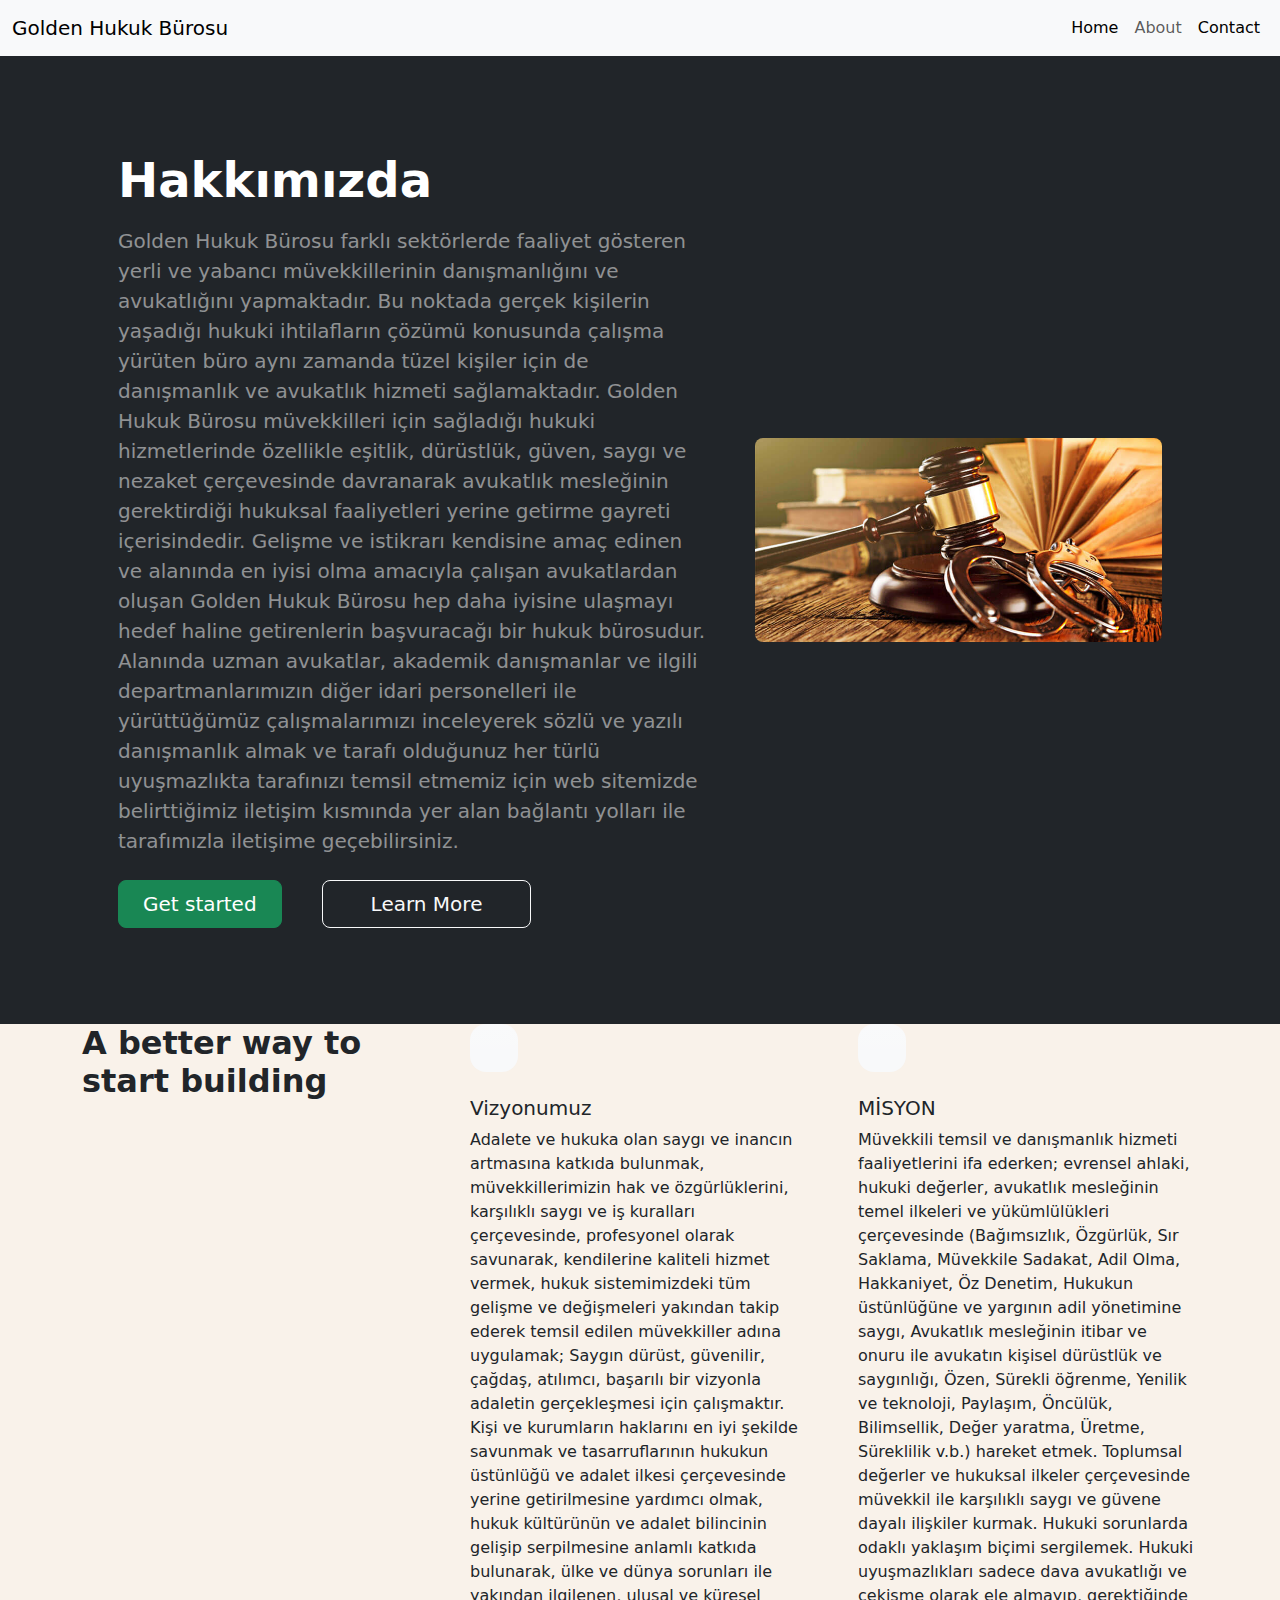
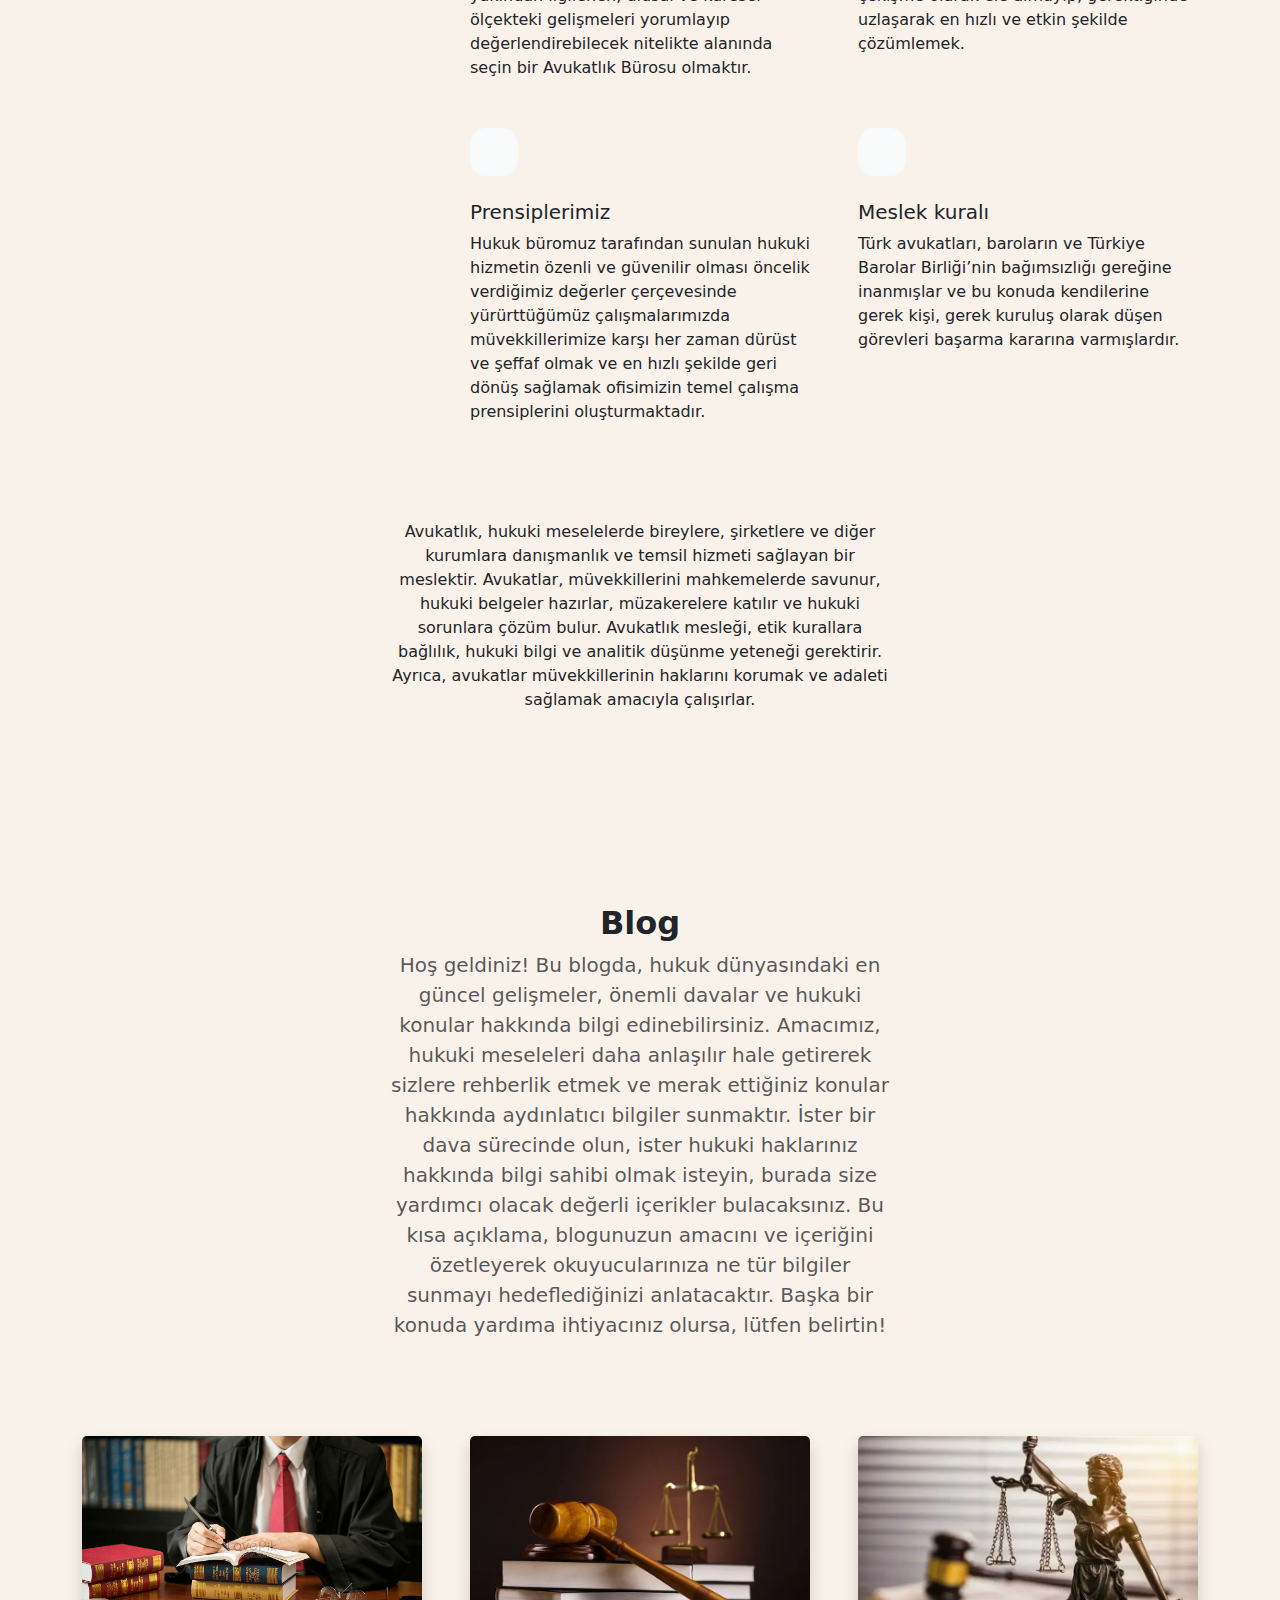
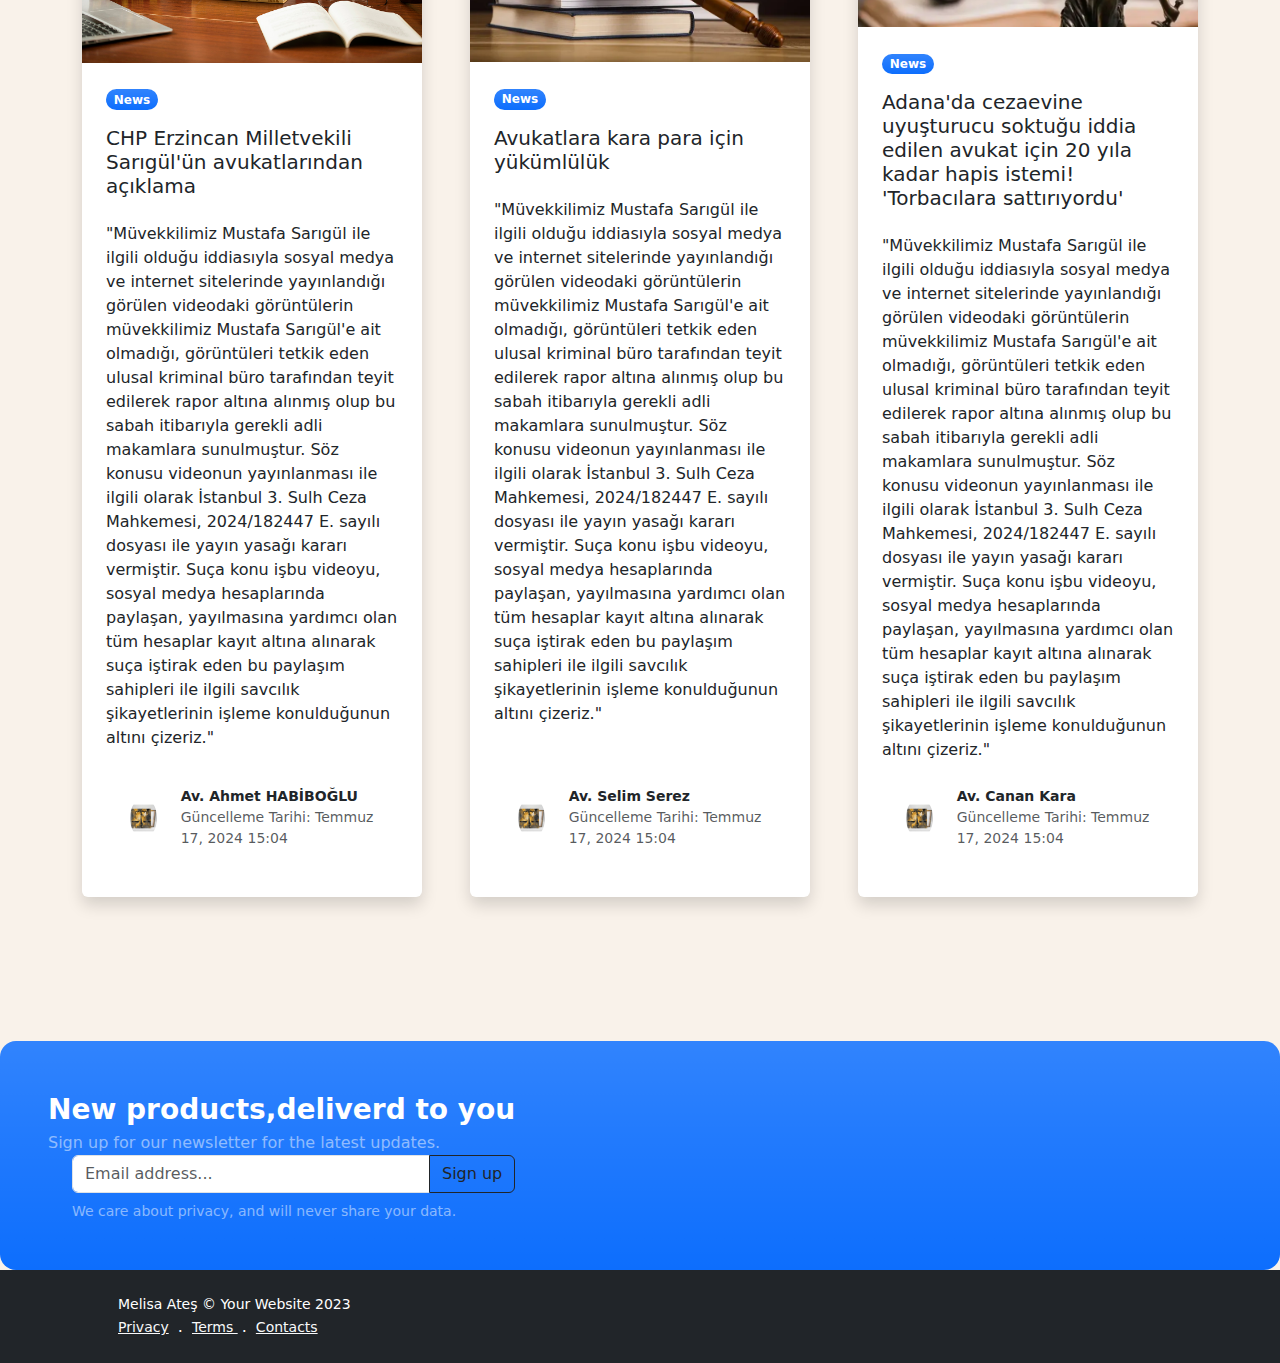
==== index.html @ 53fb4a39 "first commit" ====
<!DOCTYPE html>
<html lang="tr">
  <head>
    <meta charset="UTF-8" />
    <meta name="viewport" content="width=device-width, initial-scale=1.0" />
    <title>Adelet bakanlığı</title>
    <!--cdn başlangıç-->
    <link
      href="https://cdn.jsdelivr.net/npm/bootstrap@5.3.3/dist/css/bootstrap.min.css"
      rel="stylesheet"
      integrity="sha384-QWTKZyjpPEjISv5WaRU9OFeRpok6YctnYmDr5pNlyT2bRjXh0JMhjY6hW+ALEwIH"
      crossorigin="anonymous"
    />
    <link
      rel="stylesheet"
      href="https://cdnjs.cloudflare.com/ajax/libs/font-awesome/6.5.2/css/all.min.css"
      integrity="sha512-SnH5WK+bZxgPHs44uWIX+LLJAJ9/2PkPKZ5QiAj6Ta86w+fsb2TkcmfRyVX3pBnMFcV7oQPJkl9QevSCWr3W6A=="
      crossorigin="anonymous"
      referrerpolicy="no-referrer"
    />
    <link rel="stylesheet" href="./style.css" />
  </head>
  <!--navbar başlangıç-->
  <nav class="navbar navbar-expand-lg bg-body-tertiary">
    <div class="container-fluid">
      <a class="navbar-brand" href="#">Golden Hukuk Bürosu</a>
      <button
        class="navbar-toggler"
        type="button"
        data-bs-toggle="collapse"
        data-bs-target="#navbarSupportedContent"
        aria-controls="navbarSupportedContent"
        aria-expanded="false"
        aria-label="Toggle navigation"
      >
        <span class="navbar-toggler-icon"></span>
      </button>
      <div class="collapse navbar-collapse" id="navbarSupportedContent">
        <ul class="navbar-nav ms-auto mb-2 mb-lg-0">
          <li class="nav-item">
            <a class="nav-link active" aria-current="page" href="#">Home</a>
          </li>
          <li class="nav-item">
            <a class="nav-link" href="about.html">About</a>
          </li>
          <li class="nav-item">
            <a class="nav-link active" aria-current="page" href="#">Contact</a>
          </li>
        </ul>
      </div>
    </div>
  </nav>
  <!--navbar bitiş-->
  <header class="bg-dark py-5">
    <div class="container px-5">
      <div class="row gx-5 align-items-center justify-content-center">
        <div class="col-lg-8 col-xl-7 col-xxl-6">
          <div class="my-5 text text-center text-xl-start">
            <h1 class="display-5 fw-bolder text-white mb-3">Hakkımızda</h1>
            <p class="lead fw-normal text-white-50 mb-4">
              Golden Hukuk Bürosu farklı sektörlerde faaliyet gösteren yerli ve
              yabancı müvekkillerinin danışmanlığını ve avukatlığını
              yapmaktadır. Bu noktada gerçek kişilerin yaşadığı hukuki
              ihtilafların çözümü konusunda çalışma yürüten büro aynı zamanda
              tüzel kişiler için de danışmanlık ve avukatlık hizmeti
              sağlamaktadır. Golden Hukuk Bürosu müvekkilleri için sağladığı
              hukuki hizmetlerinde özellikle eşitlik, dürüstlük, güven, saygı ve
              nezaket çerçevesinde davranarak avukatlık mesleğinin gerektirdiği
              hukuksal faaliyetleri yerine getirme gayreti içerisindedir.
              Gelişme ve istikrarı kendisine amaç edinen ve alanında en iyisi
              olma amacıyla çalışan avukatlardan oluşan Golden Hukuk Bürosu hep
              daha iyisine ulaşmayı hedef haline getirenlerin başvuracağı bir
              hukuk bürosudur. Alanında uzman avukatlar, akademik danışmanlar ve
              ilgili departmanlarımızın diğer idari personelleri ile
              yürüttüğümüz çalışmalarımızı inceleyerek sözlü ve yazılı
              danışmanlık almak ve tarafı olduğunuz her türlü uyuşmazlıkta
              tarafınızı temsil etmemiz için web sitemizde belirttiğimiz
              iletişim kısmında yer alan bağlantı yolları ile tarafımızla
              iletişime geçebilirsiniz.
            </p>
            <div
              class="d-grid gap-4 d-sm-flex justify-content-sm-center justify-content-xl-start"
            >
              <a class="btn btn-success btn-lg px-4 me-sm-3" href="#hakkımızda"
                >Get started</a
              >
              <a class="btn btn-outline-light btn-lg px-5" href="learn">
                Learn More</a
              >
            </div>
          </div>
        </div>
        <div class="col-xl-5 col-xxl-6 d-xl-block text-center">
          <img
            class="img-fluid rounded-3 my-5"
            src="images/en-ideal-avukat-web-sitesi-ornekleri.jpg"
            alt="picture"
            width="800"
            height="600"
          />
        </div>
      </div>
    </div>
  </header>
  <!--Özellikler-features-->
  <section class="py5 container" id="features">
    <div class="row gx-5">
      <div class="col-lg-4 mb-5 mb-lg-0">
        <h2 class="fw-bolder mb-0">A better way to start building</h2>
      </div>
      <div class="col-lg-8">
        <div class="row gx-5 row-cols-1 row-cols-md-2">
          <div class="col mb-5 h-100">
            <div class="feature bg-light bg-gradient rounded-4 mb-4">
              <i class="fa-solid fa-gavel"> </i>
            </div>
            <h2 class="h5">Vizyonumuz</h2>
            <p class="mb-0">
              Adalete ve hukuka olan saygı ve inancın artmasına katkıda
              bulunmak, müvekkillerimizin hak ve özgürlüklerini, karşılıklı
              saygı ve iş kuralları çerçevesinde, profesyonel olarak savunarak,
              kendilerine kaliteli hizmet vermek, hukuk sistemimizdeki tüm
              gelişme ve değişmeleri yakından takip ederek temsil edilen
              müvekkiller adına uygulamak; Saygın dürüst, güvenilir, çağdaş,
              atılımcı, başarılı bir vizyonla adaletin gerçekleşmesi için
              çalışmaktır. Kişi ve kurumların haklarını en iyi şekilde savunmak
              ve tasarruflarının hukukun üstünlüğü ve adalet ilkesi çerçevesinde
              yerine getirilmesine yardımcı olmak, hukuk kültürünün ve adalet
              bilincinin gelişip serpilmesine anlamlı katkıda bulunarak, ülke ve
              dünya sorunları ile yakından ilgilenen, ulusal ve küresel
              ölçekteki gelişmeleri yorumlayıp değerlendirebilecek nitelikte
              alanında seçin bir Avukatlık Bürosu olmaktır.
            </p>
          </div>
          <div class="col mb-5 h-100">
            <div class="feature bg-body-tertiary bg-gradient rounded-4 mb-4">
              <i class="fa-solid fa-layer-group"> </i>
            </div>
            <h2 class="h5">MİSYON</h2>
            <p class="mb-0">
              Müvekkili temsil ve danışmanlık hizmeti faaliyetlerini ifa
              ederken; evrensel ahlaki, hukuki değerler, avukatlık mesleğinin
              temel ilkeleri ve yükümlülükleri çerçevesinde (Bağımsızlık,
              Özgürlük, Sır Saklama, Müvekkile Sadakat, Adil Olma, Hakkaniyet,
              Öz Denetim, Hukukun üstünlüğüne ve yargının adil yönetimine saygı,
              Avukatlık mesleğinin itibar ve onuru ile avukatın kişisel
              dürüstlük ve saygınlığı, Özen, Sürekli öğrenme, Yenilik ve
              teknoloji, Paylaşım, Öncülük, Bilimsellik, Değer yaratma, Üretme,
              Süreklilik v.b.) hareket etmek. Toplumsal değerler ve hukuksal
              ilkeler çerçevesinde müvekkil ile karşılıklı saygı ve güvene
              dayalı ilişkiler kurmak. Hukuki sorunlarda odaklı yaklaşım biçimi
              sergilemek. Hukuki uyuşmazlıkları sadece dava avukatlığı ve
              çekişme olarak ele almayıp, gerektiğinde uzlaşarak en hızlı ve
              etkin şekilde çözümlemek.
            </p>
          </div>
          <div class="col-6 mb-md-0 h-100">
            <div class="feature bg-body-tertiary bg-gradient rounded-4 mb-4">
              <i class="fa-sharp fa-solid fa-book-open"></i>
            </div>
            <h2 class="h5">Prensiplerimiz</h2>
            <p class="mb-0">
              Hukuk büromuz tarafından sunulan hukuki hizmetin özenli ve
              güvenilir olması öncelik verdiğimiz değerler çerçevesinde
              yürürttüğümüz çalışmalarımızda müvekkillerimize karşı her zaman
              dürüst ve şeffaf olmak ve en hızlı şekilde geri dönüş sağlamak
              ofisimizin temel çalışma prensiplerini oluşturmaktadır.
            </p>
          </div>
          <div class="col h-100">
            <div class="feature bg-body-tertiary bg-gradient rounded-4 mb-4">
              <i class="fa-sharp fa-solid fa-book-open-reader"></i>
            </div>
            <h2 class="h5">Meslek kuralı</h2>
            <p class="mb-0">
              Türk avukatları, baroların ve Türkiye Barolar Birliği’nin
              bağımsızlığı gereğine inanmışlar ve bu konuda kendilerine gerek
              kişi, gerek kuruluş olarak düşen görevleri başarma kararına
              varmışlardır.
            </p>
          </div>
        </div>
      </div>
    </div>
  </section>
  <!-- testimonial sec-->
  <section class="py-5">
    <div class="container px-5 my-5">
      <div class="row gx-6 justify-content-center">
        <div class="col-lg-9 col-xl-6">
          <div class="text-center">
            <p class="mb-0">
              Avukatlık, hukuki meselelerde bireylere, şirketlere ve diğer
              kurumlara danışmanlık ve temsil hizmeti sağlayan bir meslektir.
              Avukatlar, müvekkillerini mahkemelerde savunur, hukuki belgeler
              hazırlar, müzakerelere katılır ve hukuki sorunlara çözüm bulur.
              Avukatlık mesleği, etik kurallara bağlılık, hukuki bilgi ve
              analitik düşünme yeteneği gerektirir. Ayrıca, avukatlar
              müvekkillerinin haklarını korumak ve adaleti sağlamak amacıyla
              çalışırlar.
            </p>
          </div>
        </div>
      </div>
    </div>
  </section>
  <!--Blog preview section-->
  <section class="py-5">
    <div class="container px-5 my-5">
      <div class="row gx-6 justify-content-center">
        <div class="col-lg-9 col-xl-6">
          <div class="text-center">
            <h2 class="fw-bolder">Blog</h2>
            <p class="lead fw-normal text-muted mb-5">
              Hoş geldiniz! Bu blogda, hukuk dünyasındaki en güncel gelişmeler,
              önemli davalar ve hukuki konular hakkında bilgi edinebilirsiniz.
              Amacımız, hukuki meseleleri daha anlaşılır hale getirerek sizlere
              rehberlik etmek ve merak ettiğiniz konular hakkında aydınlatıcı
              bilgiler sunmaktır. İster bir dava sürecinde olun, ister hukuki
              haklarınız hakkında bilgi sahibi olmak isteyin, burada size
              yardımcı olacak değerli içerikler bulacaksınız. Bu kısa açıklama,
              blogunuzun amacını ve içeriğini özetleyerek okuyucularınıza ne tür
              bilgiler sunmayı hedeflediğinizi anlatacaktır. Başka bir konuda
              yardıma ihtiyacınız olursa, lütfen belirtin!
            </p>
          </div>
        </div>
      </div>
    </div>
    <!--Card başlangıç-->
    <div class="container">
      <div class="row gx-5">
        <div class="col-lg-4 mb-5">
          <div class="card h-100 shadow border-0">
            <img
              class="card-img-top"
              src="images/lovepik-male-lawyer-picture_500983702.jpg"
              alt="pic"
            />
            <div class="card-body p-4">
              <div class="badge bg-primary bg-gradient rounded-pill mb-3">
                News
              </div>
              <a
                class="text-decoration-none link-dark stretched-link"
                href="#!"
              >
                <h5 class="card-title mb-4">
                  CHP Erzincan Milletvekili Sarıgül'ün avukatlarından açıklama
                </h5>
              </a>
              <p class="card-text mb-0">
                "Müvekkilimiz Mustafa Sarıgül ile ilgili olduğu iddiasıyla
                sosyal medya ve internet sitelerinde yayınlandığı görülen
                videodaki görüntülerin müvekkilimiz Mustafa Sarıgül'e ait
                olmadığı, görüntüleri tetkik eden ulusal kriminal büro
                tarafından teyit edilerek rapor altına alınmış olup bu sabah
                itibarıyla gerekli adli makamlara sunulmuştur. Söz konusu
                videonun yayınlanması ile ilgili olarak İstanbul 3. Sulh Ceza
                Mahkemesi, 2024/182447 E. sayılı dosyası ile yayın yasağı kararı
                vermiştir. Suça konu işbu videoyu, sosyal medya hesaplarında
                paylaşan, yayılmasına yardımcı olan tüm hesaplar kayıt altına
                alınarak suça iştirak eden bu paylaşım sahipleri ile ilgili
                savcılık şikayetlerinin işleme konulduğunun altını çizeriz."
              </p>
            </div>
            <div class="card-footer p-5 pt-0 bg-transparent border-top-0">
              <div class="d-flex align-items-end justify-content-between">
                <div class="d-flex align-items-center">
                  <img
                    class="rounded-circle me-4"
                    src="images/1_org.webp"
                    alt="picture"
                    width="40"
                    height="40"
                  />
                  <div class="small">
                    <div class="fw-bold">Av. Ahmet HABİBOĞLU</div>
                    <div class="text-muted">
                      Güncelleme Tarihi: Temmuz 17, 2024 15:04
                    </div>
                  </div>
                </div>
              </div>
            </div>
          </div>
        </div>
        <!--card 2-->
        <div class="col-lg-4 mb-5">
          <div class="card h-100 shadow border-0">
            <img
              class="card-img-top"
              src="images/1cd646_ae7f0376474742e4ac9a0dee2f3f5a5dmv2_d_2508_1672_s_2.webp"
              alt="pic"
            />
            <div class="card-body p-4">
              <div class="badge bg-primary bg-gradient rounded-pill mb-3">
                News
              </div>
              <a
                class="text-decoration-none link-dark stretched-link"
                href="#!"
              >
                <h5 class="card-title mb-4">
                  Avukatlara kara para için yükümlülük
                </h5>
              </a>
              <p class="card-text mb-0">
                "Müvekkilimiz Mustafa Sarıgül ile ilgili olduğu iddiasıyla
                sosyal medya ve internet sitelerinde yayınlandığı görülen
                videodaki görüntülerin müvekkilimiz Mustafa Sarıgül'e ait
                olmadığı, görüntüleri tetkik eden ulusal kriminal büro
                tarafından teyit edilerek rapor altına alınmış olup bu sabah
                itibarıyla gerekli adli makamlara sunulmuştur. Söz konusu
                videonun yayınlanması ile ilgili olarak İstanbul 3. Sulh Ceza
                Mahkemesi, 2024/182447 E. sayılı dosyası ile yayın yasağı kararı
                vermiştir. Suça konu işbu videoyu, sosyal medya hesaplarında
                paylaşan, yayılmasına yardımcı olan tüm hesaplar kayıt altına
                alınarak suça iştirak eden bu paylaşım sahipleri ile ilgili
                savcılık şikayetlerinin işleme konulduğunun altını çizeriz."
              </p>
            </div>
            <div class="card-footer p-5 pt-0 bg-transparent border-top-0">
              <div class="d-flex align-items-end justify-content-between">
                <div class="d-flex align-items-center">
                  <img
                    class="rounded-circle me-4"
                    src="images/1_org.webp"
                    alt="picture"
                    width="40"
                    height="40"
                  />
                  <div class="small">
                    <div class="fw-bold">Av. Selim Serez</div>
                    <div class="text-muted">
                      Güncelleme Tarihi: Temmuz 17, 2024 15:04
                    </div>
                  </div>
                </div>
              </div>
            </div>
          </div>
        </div>
        <!--card3-->
        <div class="col-lg-4 mb-5">
          <div class="card h-100 shadow border-0">
            <img
              class="card-img-top"
              src="images/606aa63470380e2518d98ec5.webp"
              alt="pic"
            />
            <div class="card-body p-4">
              <div class="badge bg-primary bg-gradient rounded-pill mb-3">
                News
              </div>
              <a
                class="text-decoration-none link-dark stretched-link"
                href="#!"
              >
                <h5 class="card-title mb-4">
                  Adana'da cezaevine uyuşturucu soktuğu iddia edilen avukat için
                  20 yıla kadar hapis istemi! 'Torbacılara sattırıyordu'
                </h5>
              </a>
              <p class="card-text mb-0">
                "Müvekkilimiz Mustafa Sarıgül ile ilgili olduğu iddiasıyla
                sosyal medya ve internet sitelerinde yayınlandığı görülen
                videodaki görüntülerin müvekkilimiz Mustafa Sarıgül'e ait
                olmadığı, görüntüleri tetkik eden ulusal kriminal büro
                tarafından teyit edilerek rapor altına alınmış olup bu sabah
                itibarıyla gerekli adli makamlara sunulmuştur. Söz konusu
                videonun yayınlanması ile ilgili olarak İstanbul 3. Sulh Ceza
                Mahkemesi, 2024/182447 E. sayılı dosyası ile yayın yasağı kararı
                vermiştir. Suça konu işbu videoyu, sosyal medya hesaplarında
                paylaşan, yayılmasına yardımcı olan tüm hesaplar kayıt altına
                alınarak suça iştirak eden bu paylaşım sahipleri ile ilgili
                savcılık şikayetlerinin işleme konulduğunun altını çizeriz."
              </p>
            </div>
            <div class="card-footer p-5 pt-0 bg-transparent border-top-0">
              <div class="d-flex align-items-end justify-content-between">
                <div class="d-flex align-items-center">
                  <img
                    class="rounded-circle me-4"
                    src="images/1_org.webp"
                    alt="picture"
                    width="40"
                    height="40"
                  />
                  <div class="small">
                    <div class="fw-bold">Av. Canan Kara</div>
                    <div class="text-muted">
                      Güncelleme Tarihi: Temmuz 17, 2024 15:04
                    </div>
                  </div>
                </div>
              </div>
            </div>
          </div>
        </div>
      </div>
    </div>
  </section>
  <aside class="bg-primary bg-gradient rounded-4 p-3 p-sm-5 mt-5">
    <div
      class="d-flex align-items-center justify-content-between flex-column flex-xl-row text-center text-xl-start"
    >
      <div class="mb-5 mb-lg-0">
        <div class="fs-3 fw-bold text-white">New products,deliverd to you</div>
        <div class="text-white-50">
          Sign up for our newsletter for the latest updates.
        </div>
        <div class="ms-xl-4">
          <div class="input-group mb-2">
            <input
              class="form-control"
              type="text"
              placeholder="Email address..."
              aria-label="Email adress..."
            />
            <button class="btn btn-outline-dark" id="newsletter" type="button">
              Sign up
            </button>
          </div>
          <div class="small text-white-50">
            We care about privacy, and will never share your data.
          </div>
        </div>
      </div>
    </div>
  </aside>
  <!-- Foteer-->
  <footer class="bg-dark py-4 mt-auto">
    <div class="container px-5">
      <div
        class="row align-items-center justify-content-between flex-column flex-sm-row"
      >
        <div class="col-auto">
          <div class="small m-0 text-white">Melisa Ateş © Your Website 2023</div>
          <div class="col-auto">
            <div class="col-auto">
              <a class="link-light small" href="#!"> Privacy</a>
              <span class="text-white mx-1">.</span>
              <a class="link-light small" href="#!">Terms </a>
              <span class="text-white mx-1">.</span>
              <a class="link-light small" href="#!">Contacts </a>
            </div>
          </div>
        </div>
      </div>
    </div>
  </footer>

  <!--bootstrap cdn sondaki-->
  <script
    src="https://cdn.jsdelivr.net/npm/bootstrap@5.3.3/dist/js/bootstrap.bundle.min.js"
    integrity="sha384-YvpcrYf0tY3lHB60NNkmXc5s9fDVZLESaAA55NDzOxhy9GkcIdslK1eN7N6jIeHz"
    crossorigin="anonymous"
  ></script>
  <body></body>
</html>
---- style.css ----
.feature {
  display: inline-flex;
  align-items: center;
  justify-content: center;
  height: 3rem;
  width: 3rem;
  font-size: 1.5rem;
}
body{
    background: rgba(207, 145, 83, 0.121);
}
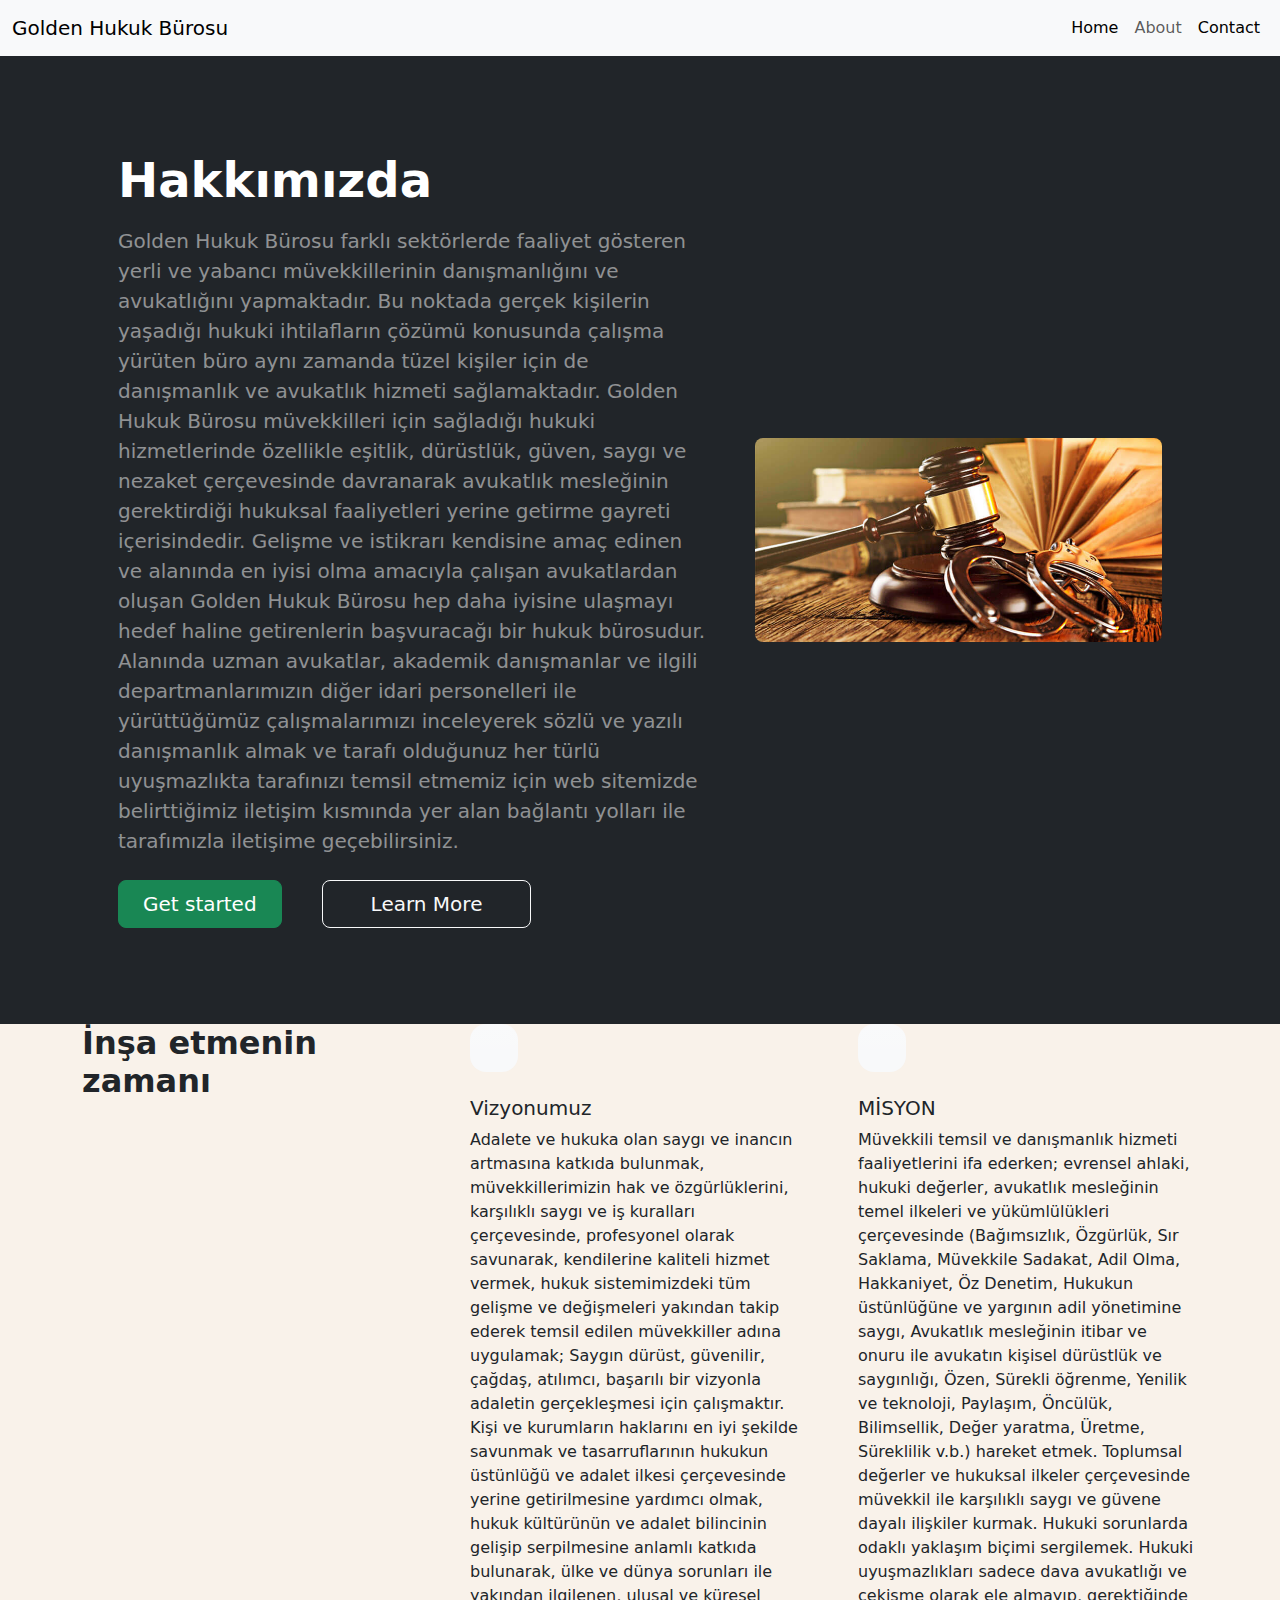
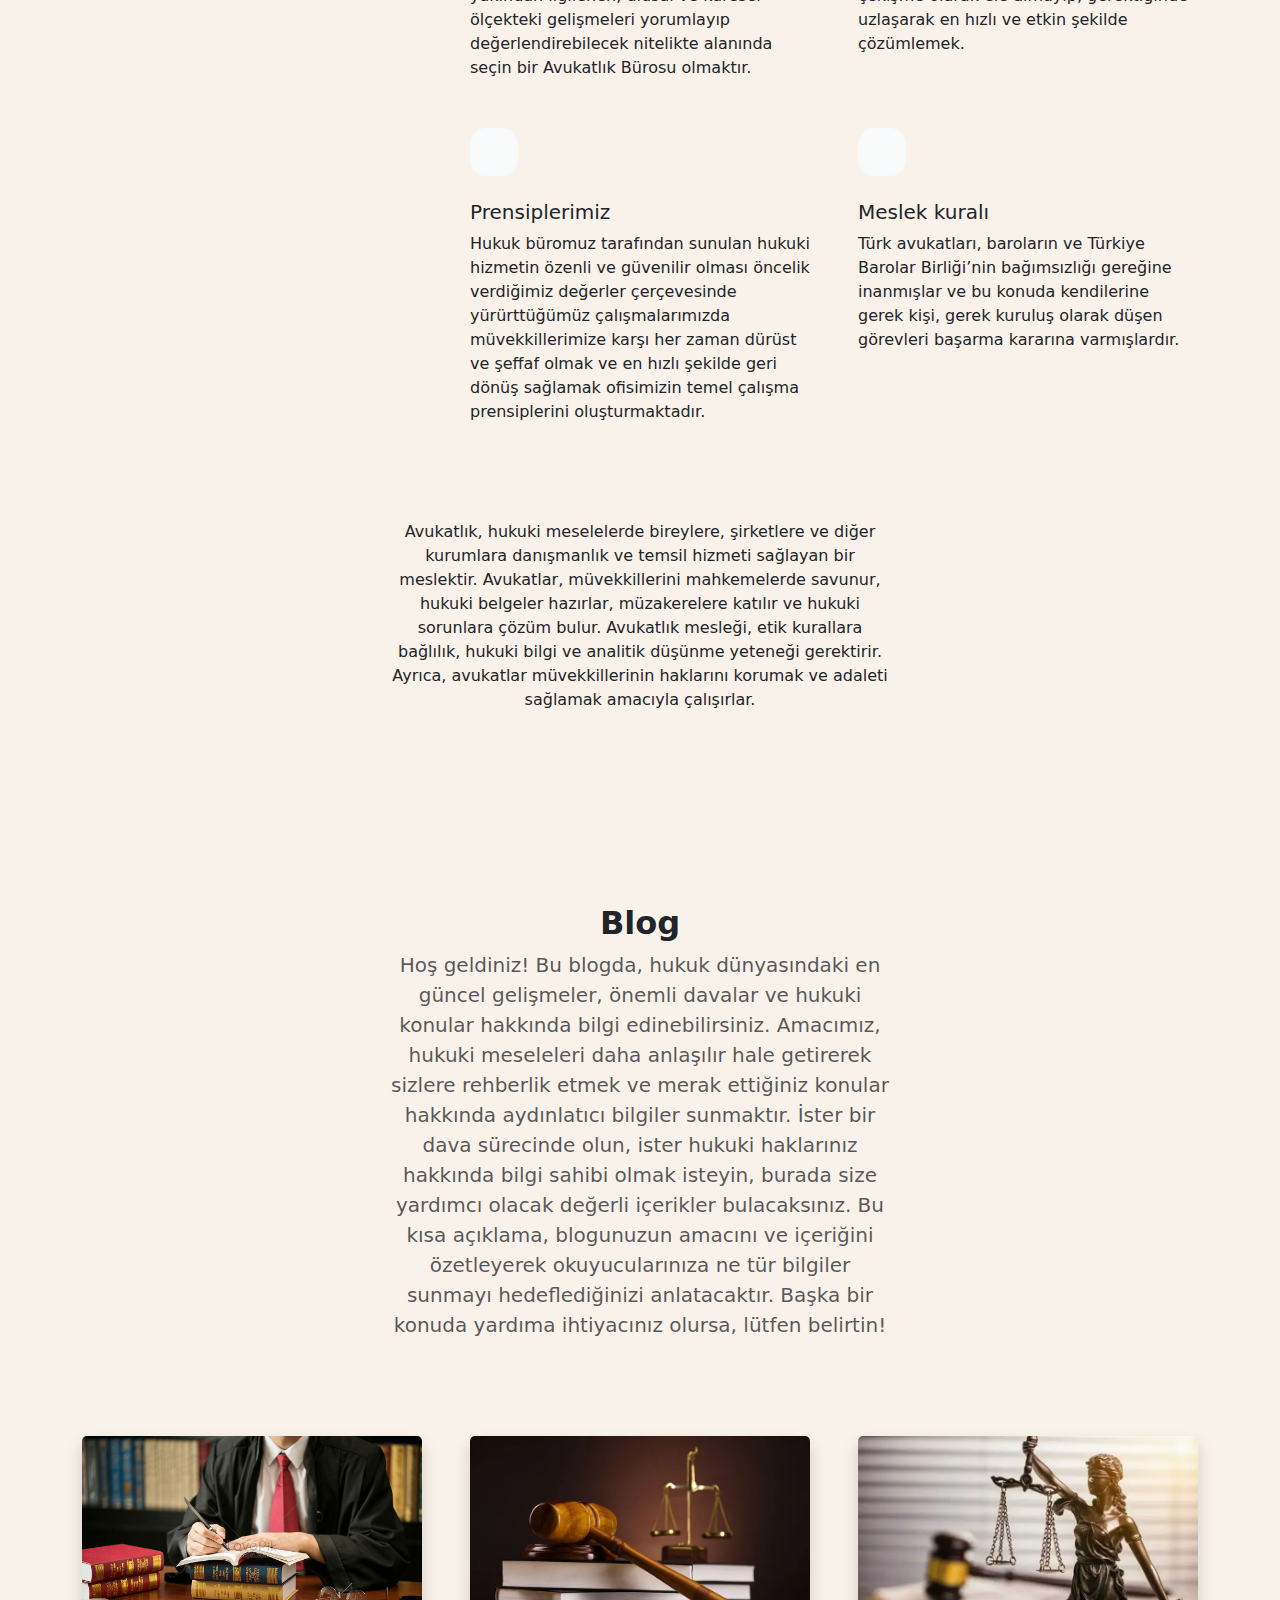
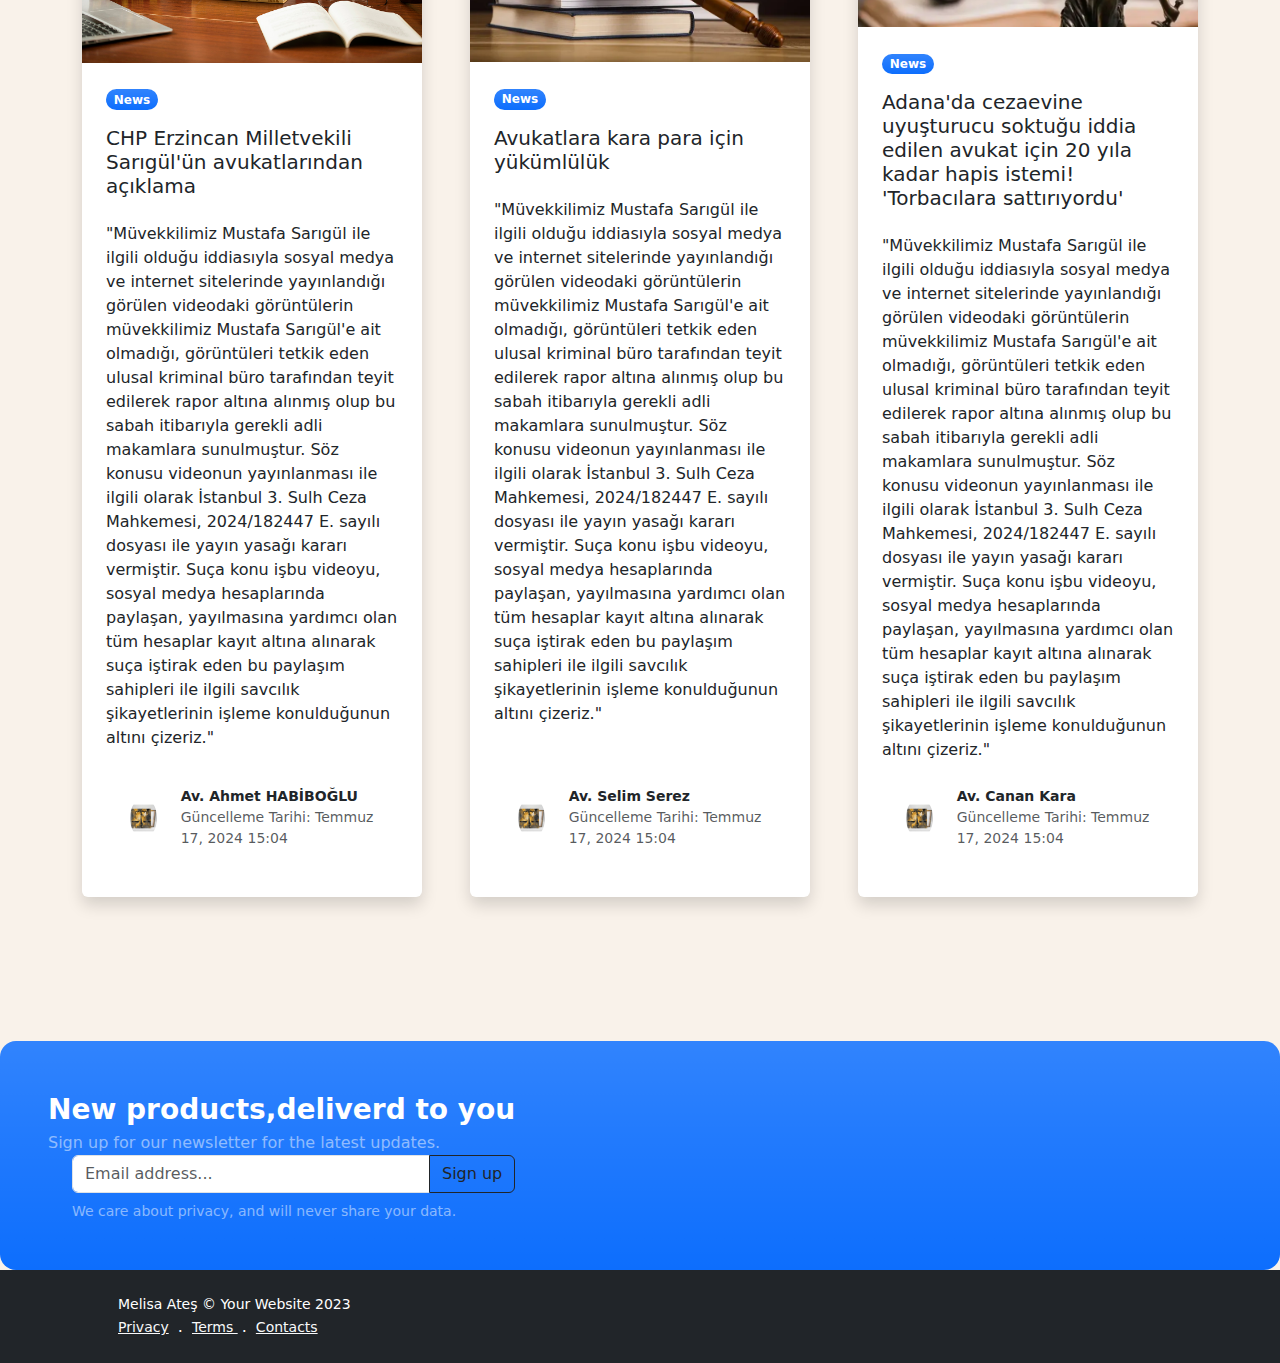
==== commit d4188ede: "." ====
--- a/index.html
+++ b/index.html
@@ -44,7 +44,7 @@
             <a class="nav-link" href="about.html">About</a>
           </li>
           <li class="nav-item">
-            <a class="nav-link active" aria-current="page" href="#">Contact</a>
+            <a class="nav-link active" aria-current="page" href="Contact.html">Contact</a>
           </li>
         </ul>
       </div>
@@ -106,7 +106,7 @@
   <section class="py5 container" id="features">
     <div class="row gx-5">
       <div class="col-lg-4 mb-5 mb-lg-0">
-        <h2 class="fw-bolder mb-0">A better way to start building</h2>
+        <h2 class="fw-bolder mb-0">İnşa etmenin zamanı</h2>
       </div>
       <div class="col-lg-8">
         <div class="row gx-5 row-cols-1 row-cols-md-2">
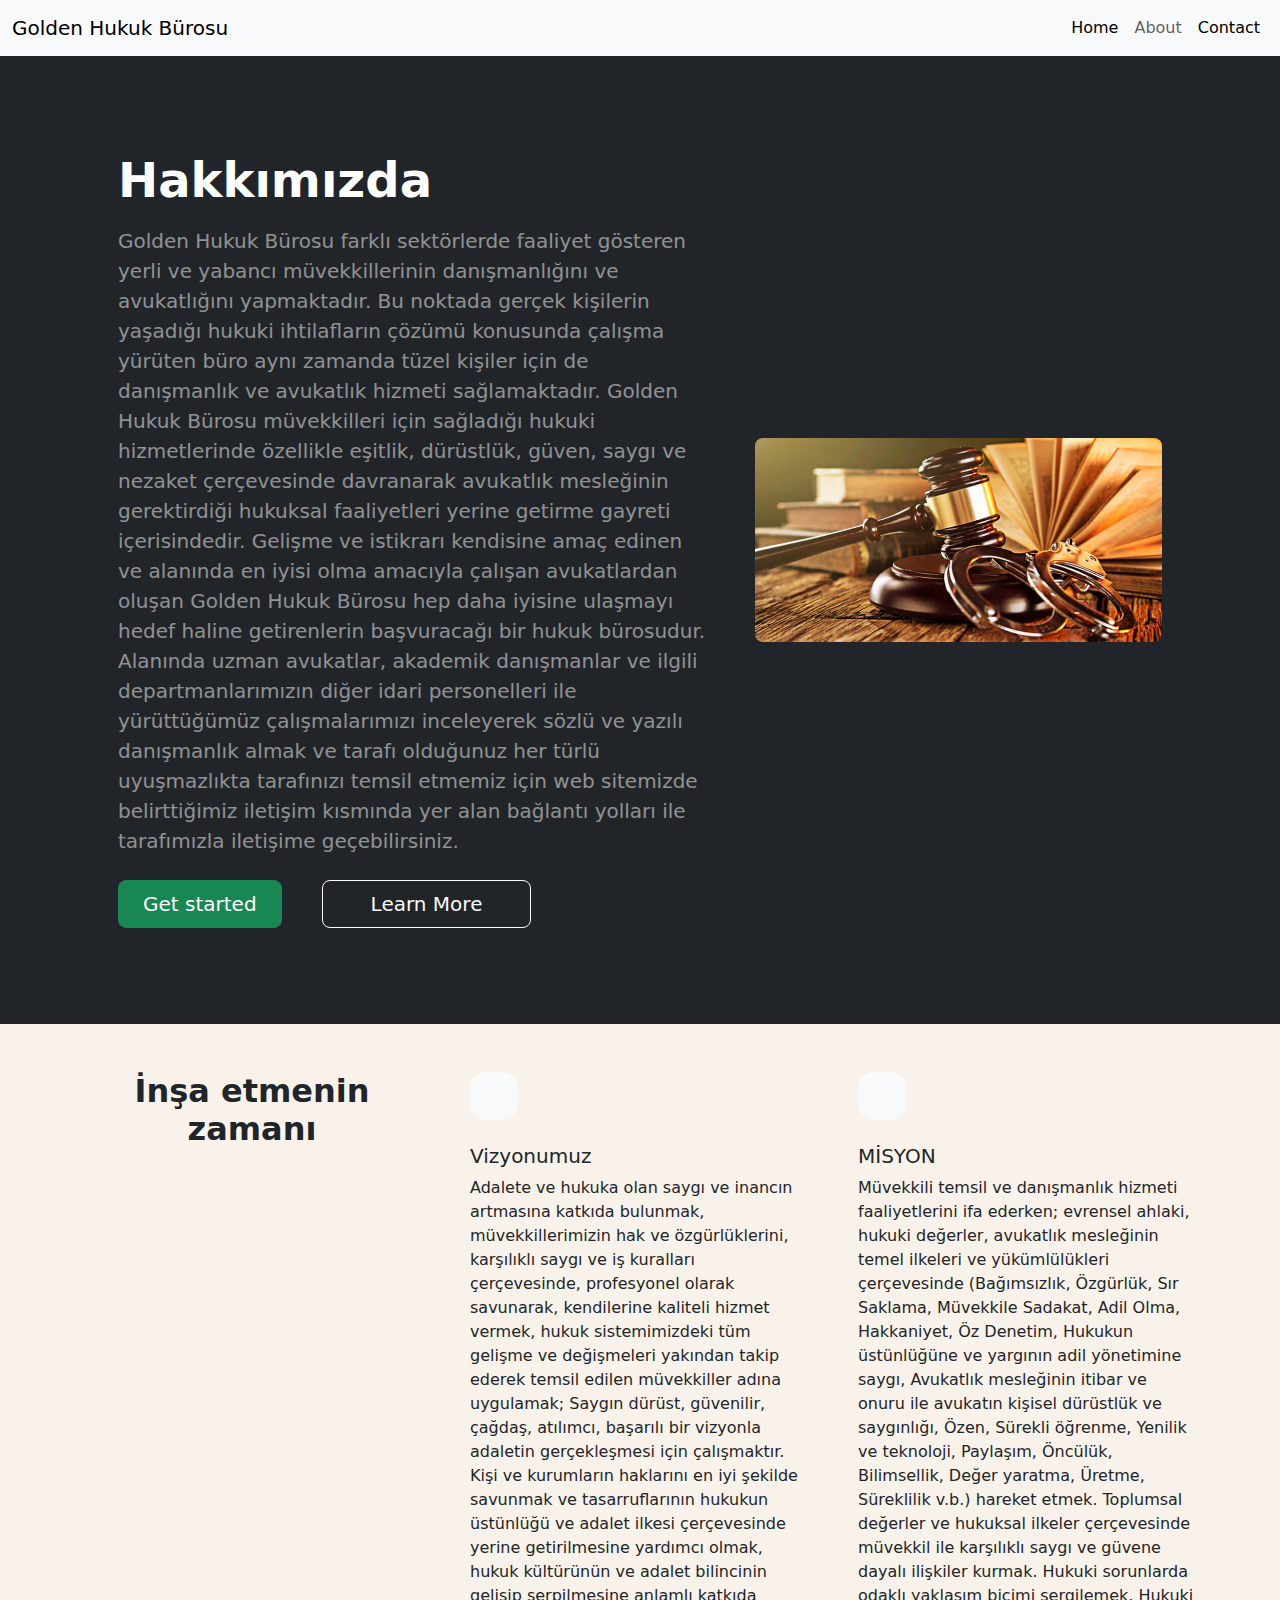
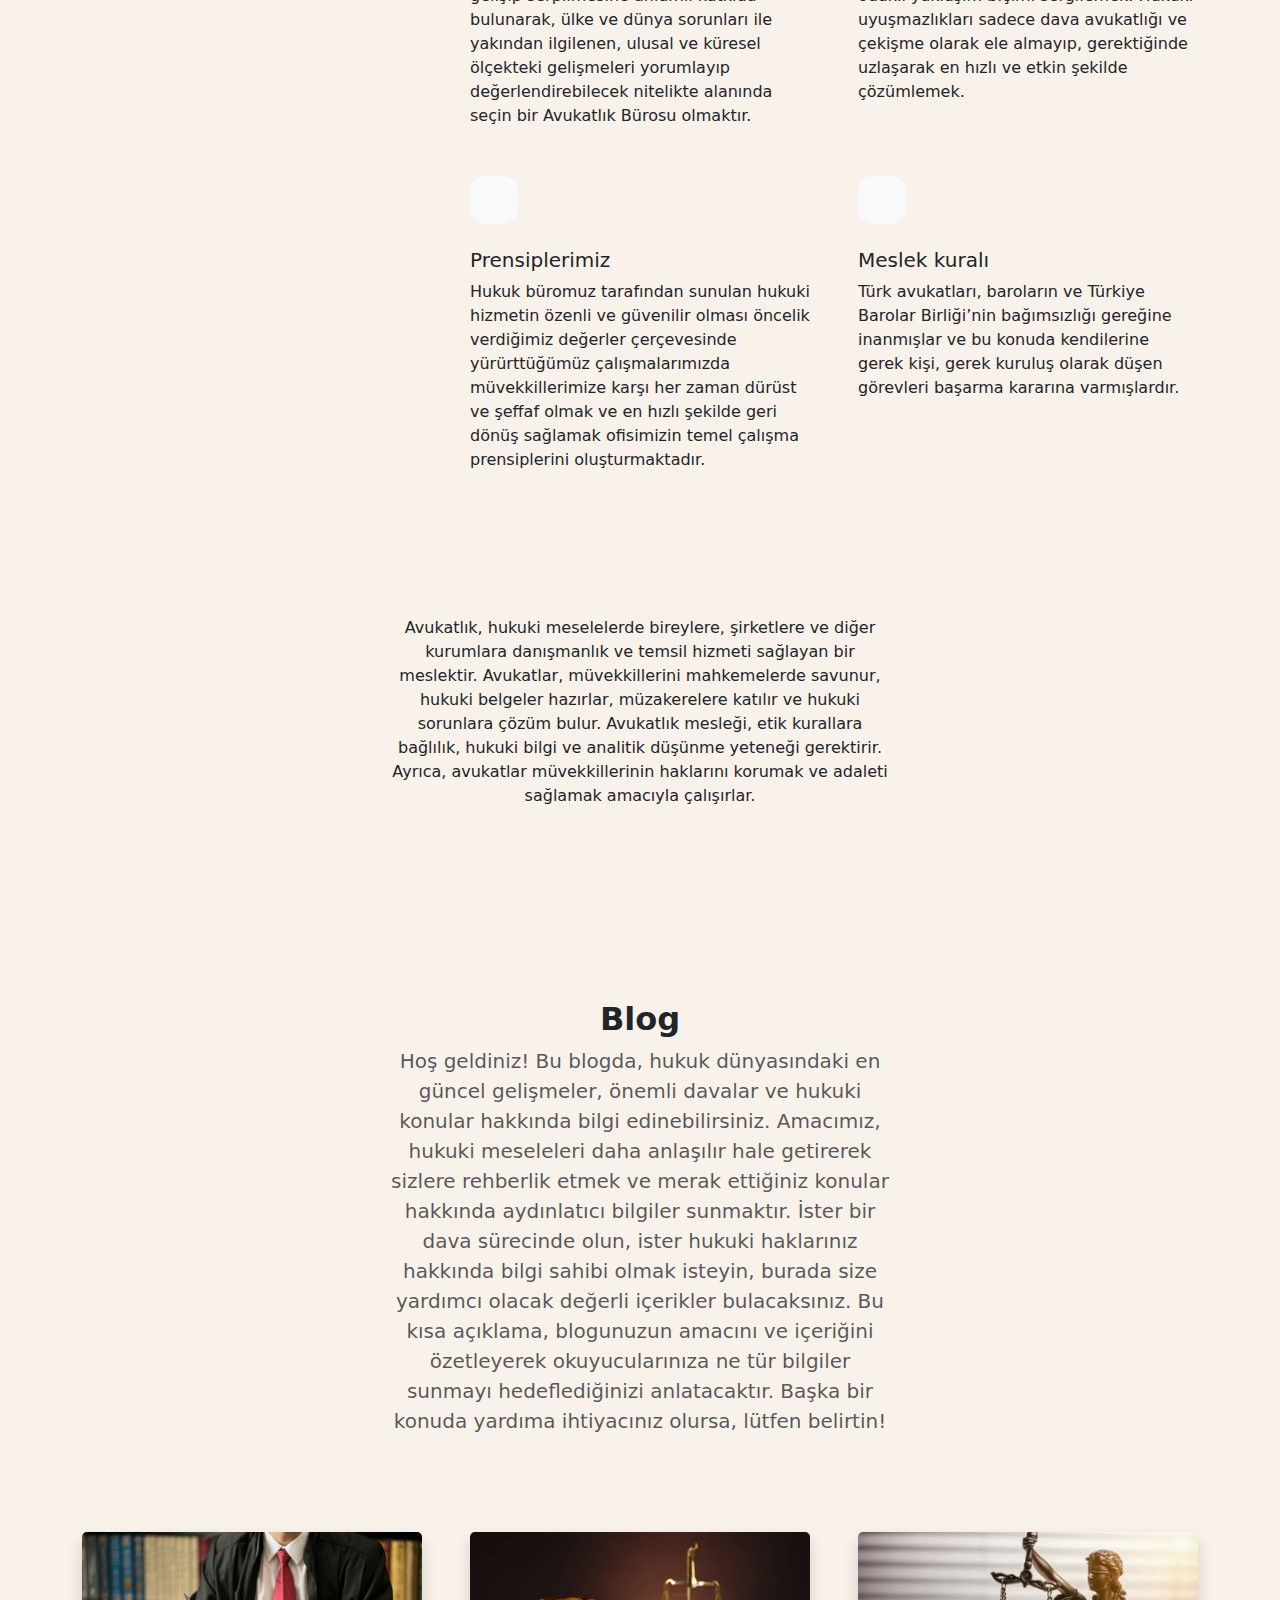
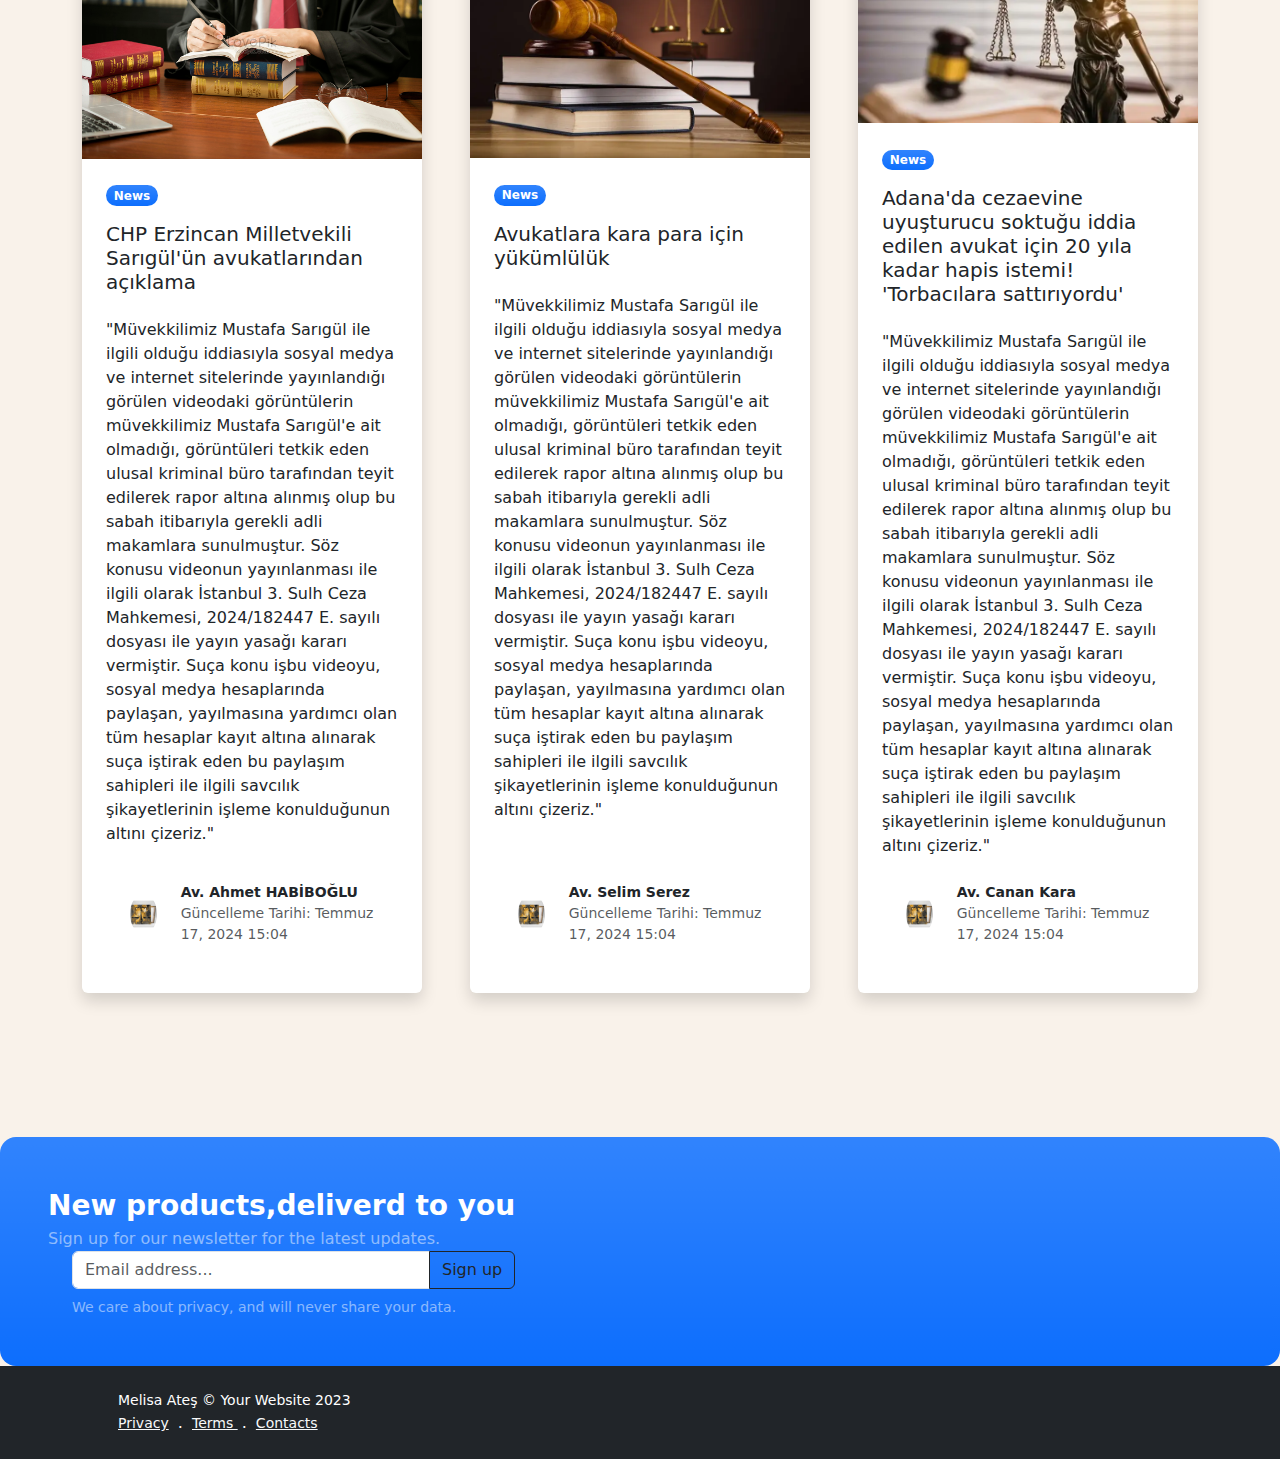
==== commit 90794644: "." ====
--- a/index.html
+++ b/index.html
@@ -103,10 +103,10 @@
     </div>
   </header>
   <!--Özellikler-features-->
-  <section class="py5 container" id="features">
+  <section class="py-5 container" id="features">
     <div class="row gx-5">
       <div class="col-lg-4 mb-5 mb-lg-0">
-        <h2 class="fw-bolder mb-0">İnşa etmenin zamanı</h2>
+        <h2 class="fw-bolder mb-0 text-center" >İnşa etmenin zamanı</h2>
       </div>
       <div class="col-lg-8">
         <div class="row gx-5 row-cols-1 row-cols-md-2">
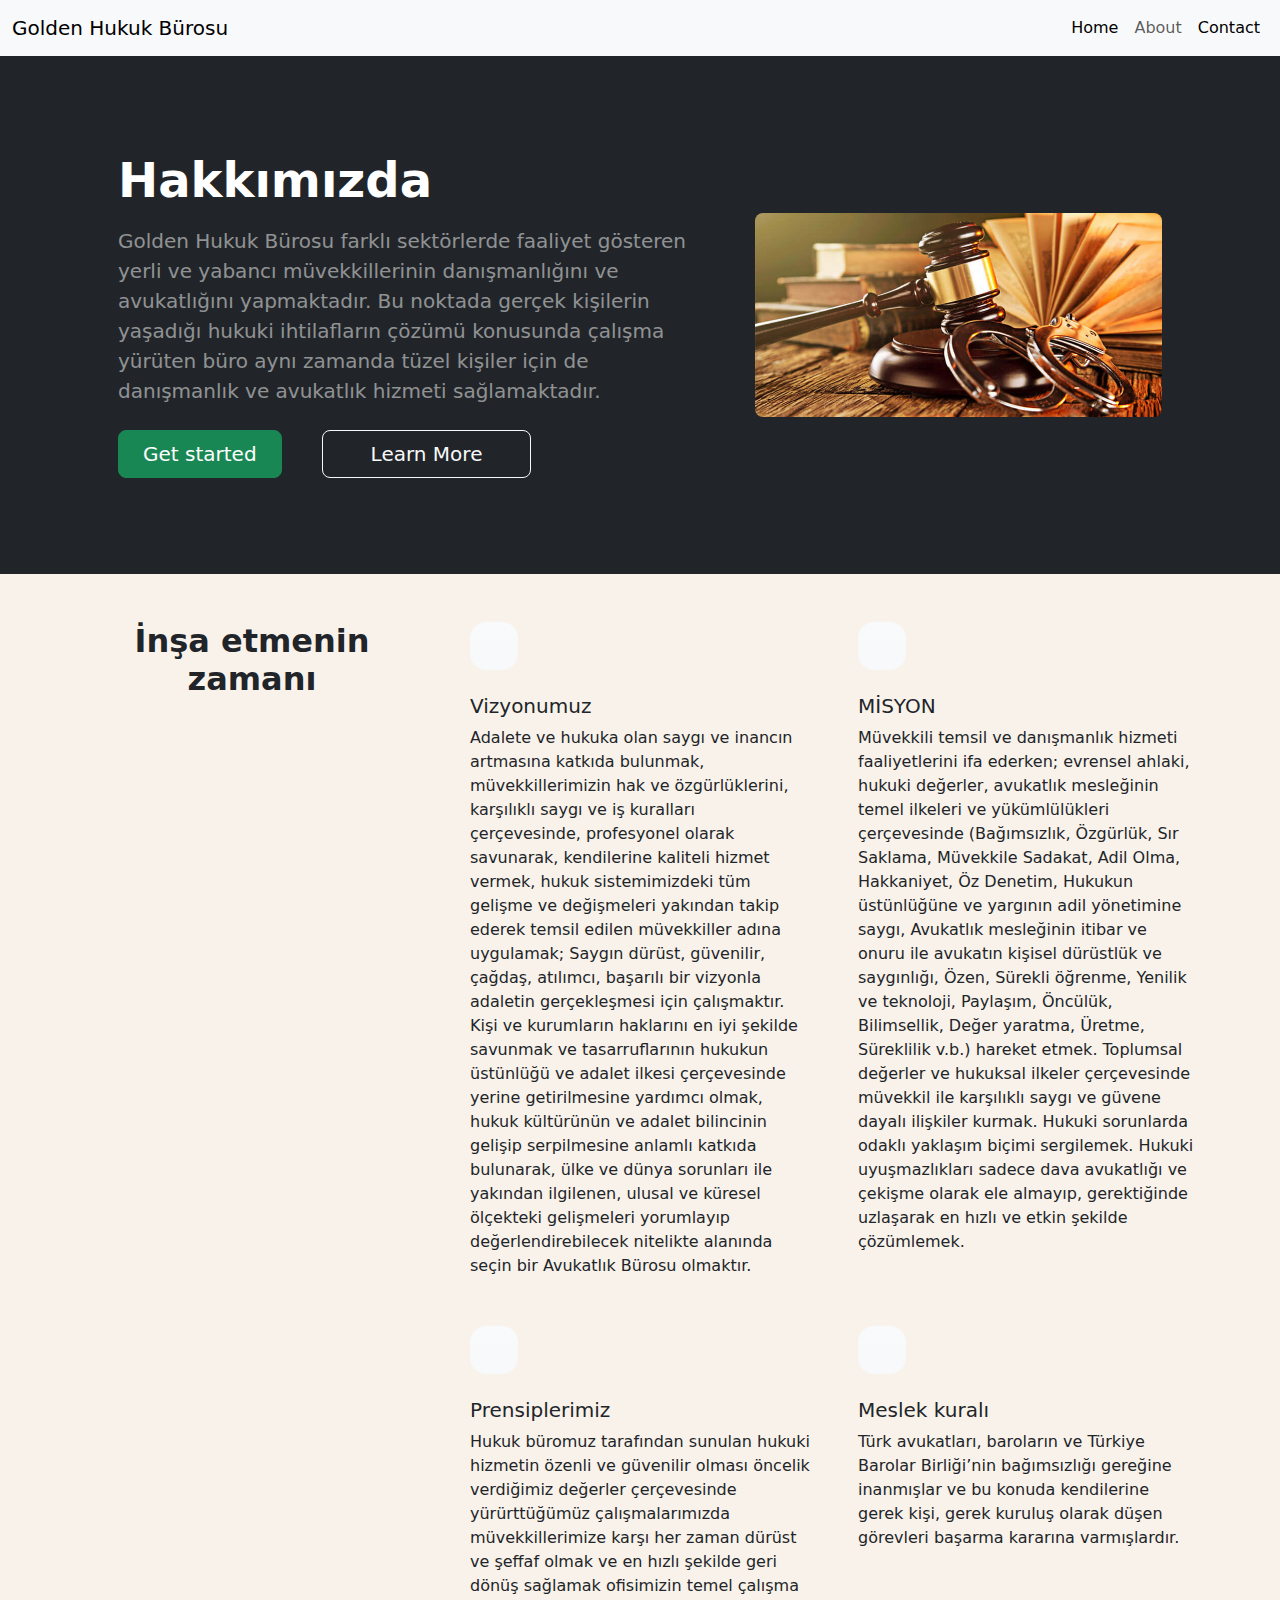
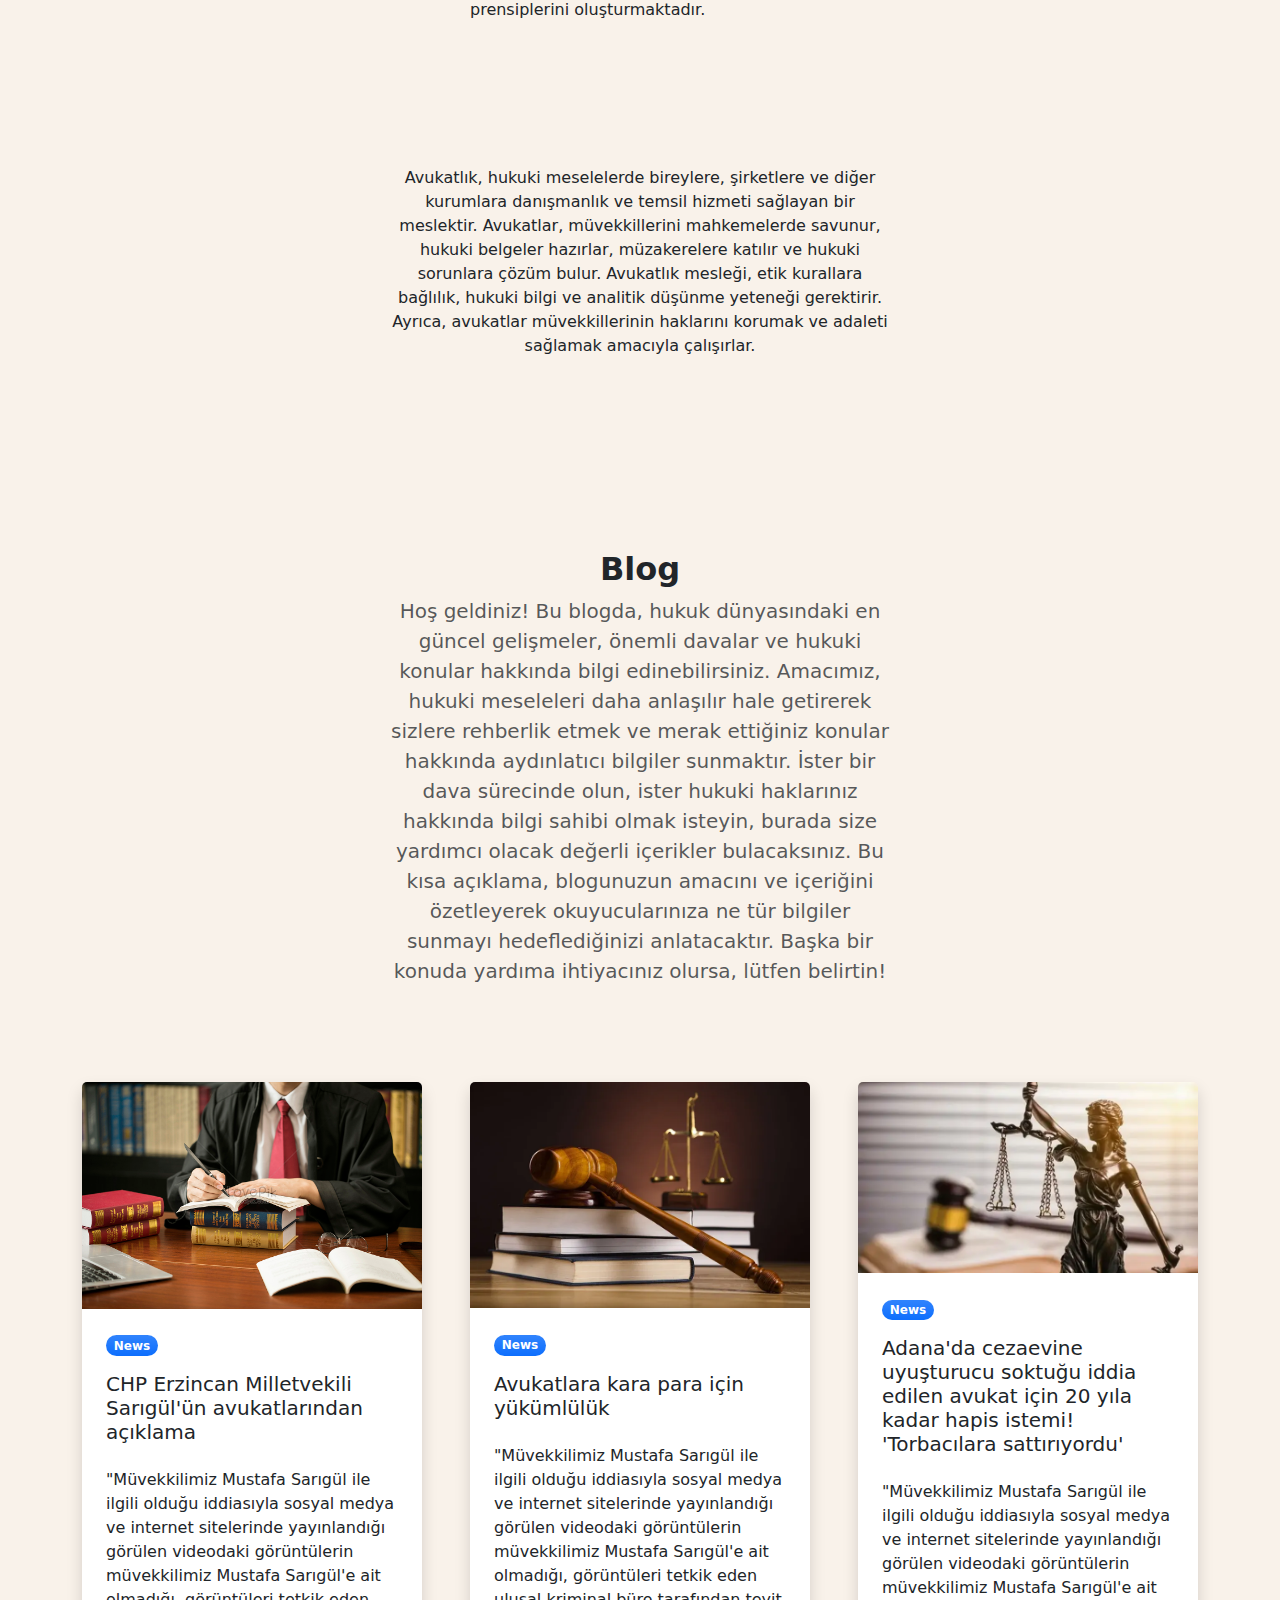
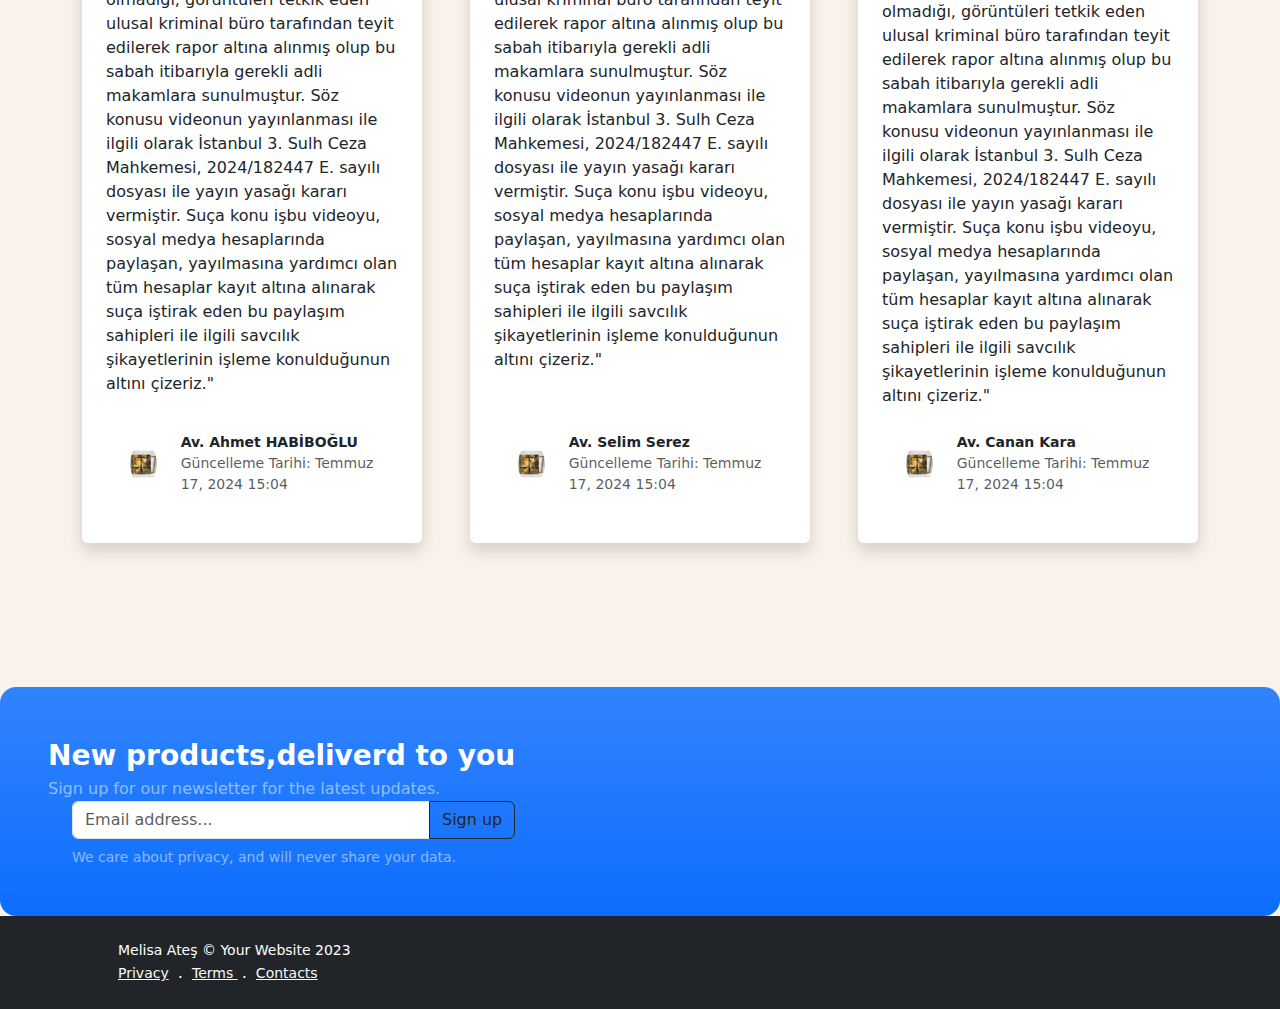
==== commit 9ff495c2: "." ====
--- a/index.html
+++ b/index.html
@@ -63,20 +63,7 @@
               yapmaktadır. Bu noktada gerçek kişilerin yaşadığı hukuki
               ihtilafların çözümü konusunda çalışma yürüten büro aynı zamanda
               tüzel kişiler için de danışmanlık ve avukatlık hizmeti
-              sağlamaktadır. Golden Hukuk Bürosu müvekkilleri için sağladığı
-              hukuki hizmetlerinde özellikle eşitlik, dürüstlük, güven, saygı ve
-              nezaket çerçevesinde davranarak avukatlık mesleğinin gerektirdiği
-              hukuksal faaliyetleri yerine getirme gayreti içerisindedir.
-              Gelişme ve istikrarı kendisine amaç edinen ve alanında en iyisi
-              olma amacıyla çalışan avukatlardan oluşan Golden Hukuk Bürosu hep
-              daha iyisine ulaşmayı hedef haline getirenlerin başvuracağı bir
-              hukuk bürosudur. Alanında uzman avukatlar, akademik danışmanlar ve
-              ilgili departmanlarımızın diğer idari personelleri ile
-              yürüttüğümüz çalışmalarımızı inceleyerek sözlü ve yazılı
-              danışmanlık almak ve tarafı olduğunuz her türlü uyuşmazlıkta
-              tarafınızı temsil etmemiz için web sitemizde belirttiğimiz
-              iletişim kısmında yer alan bağlantı yolları ile tarafımızla
-              iletişime geçebilirsiniz.
+              sağlamaktadır. 
             </p>
             <div
               class="d-grid gap-4 d-sm-flex justify-content-sm-center justify-content-xl-start"
